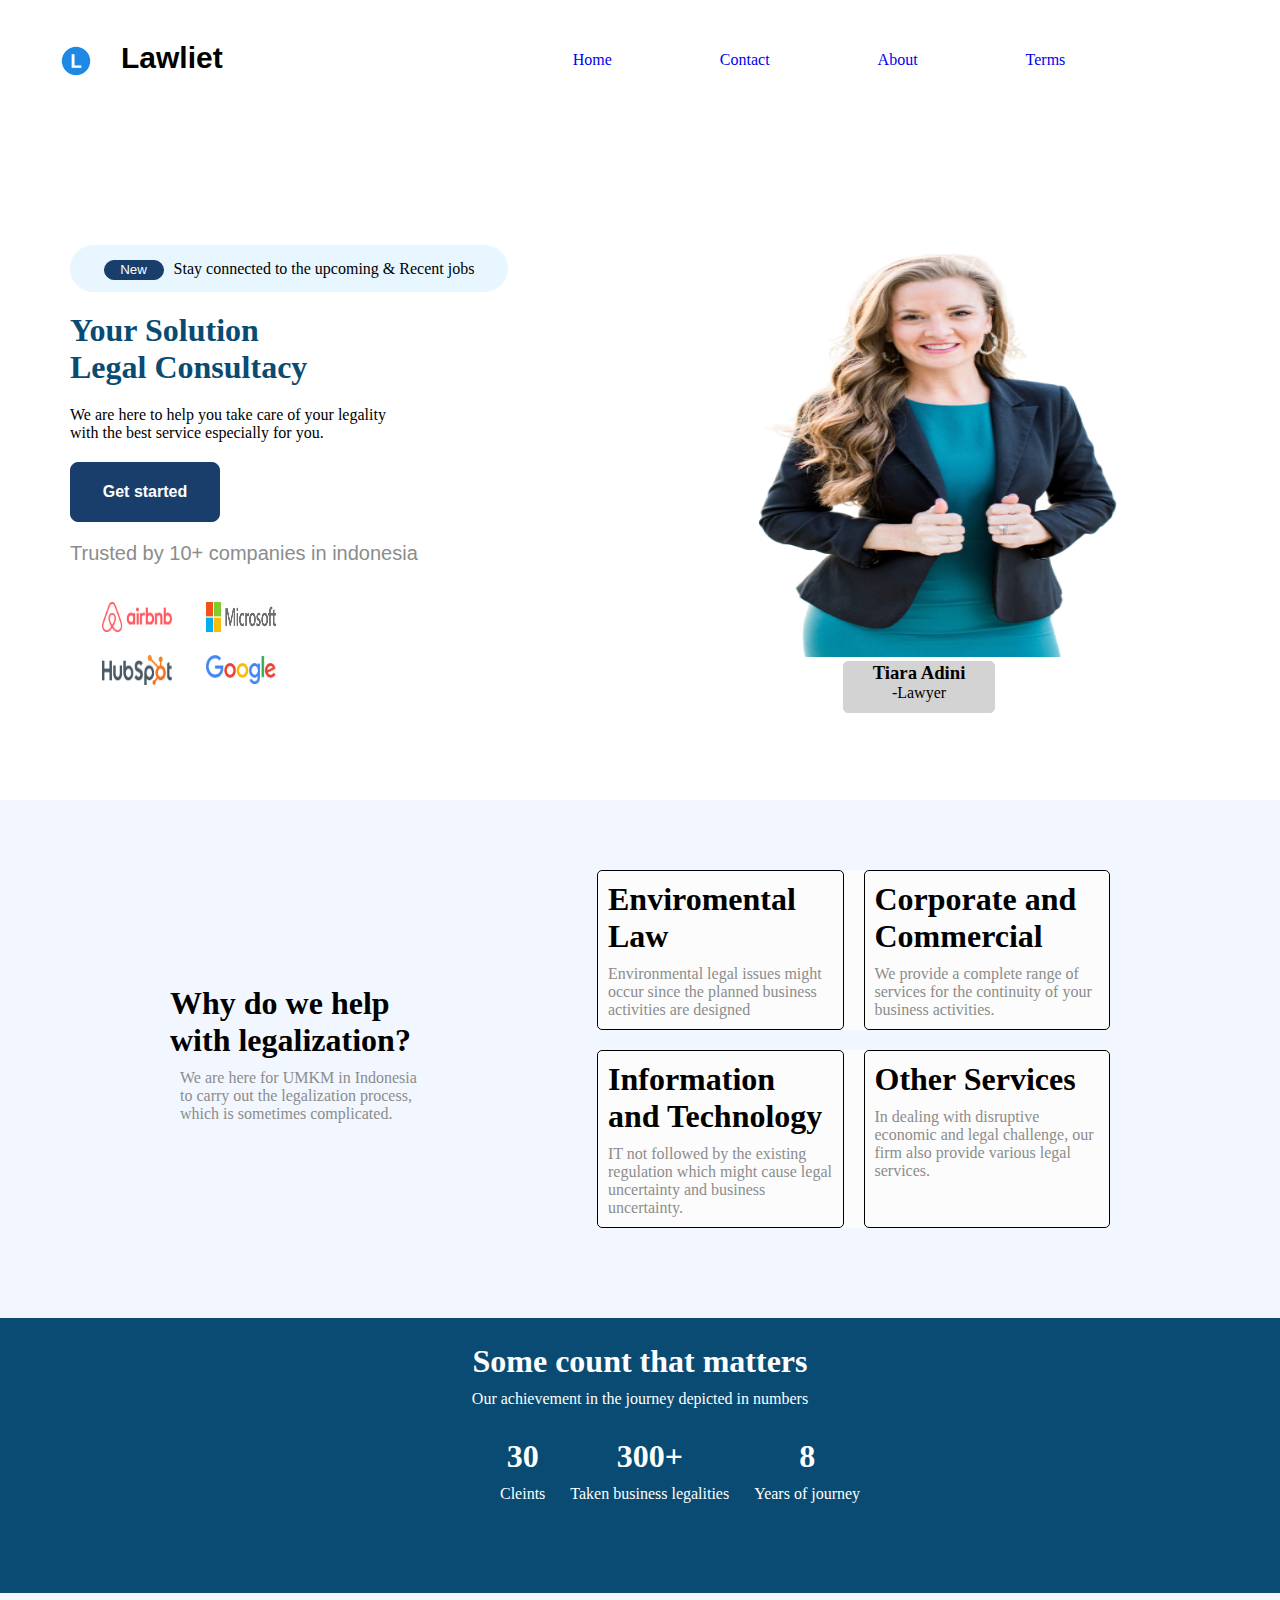
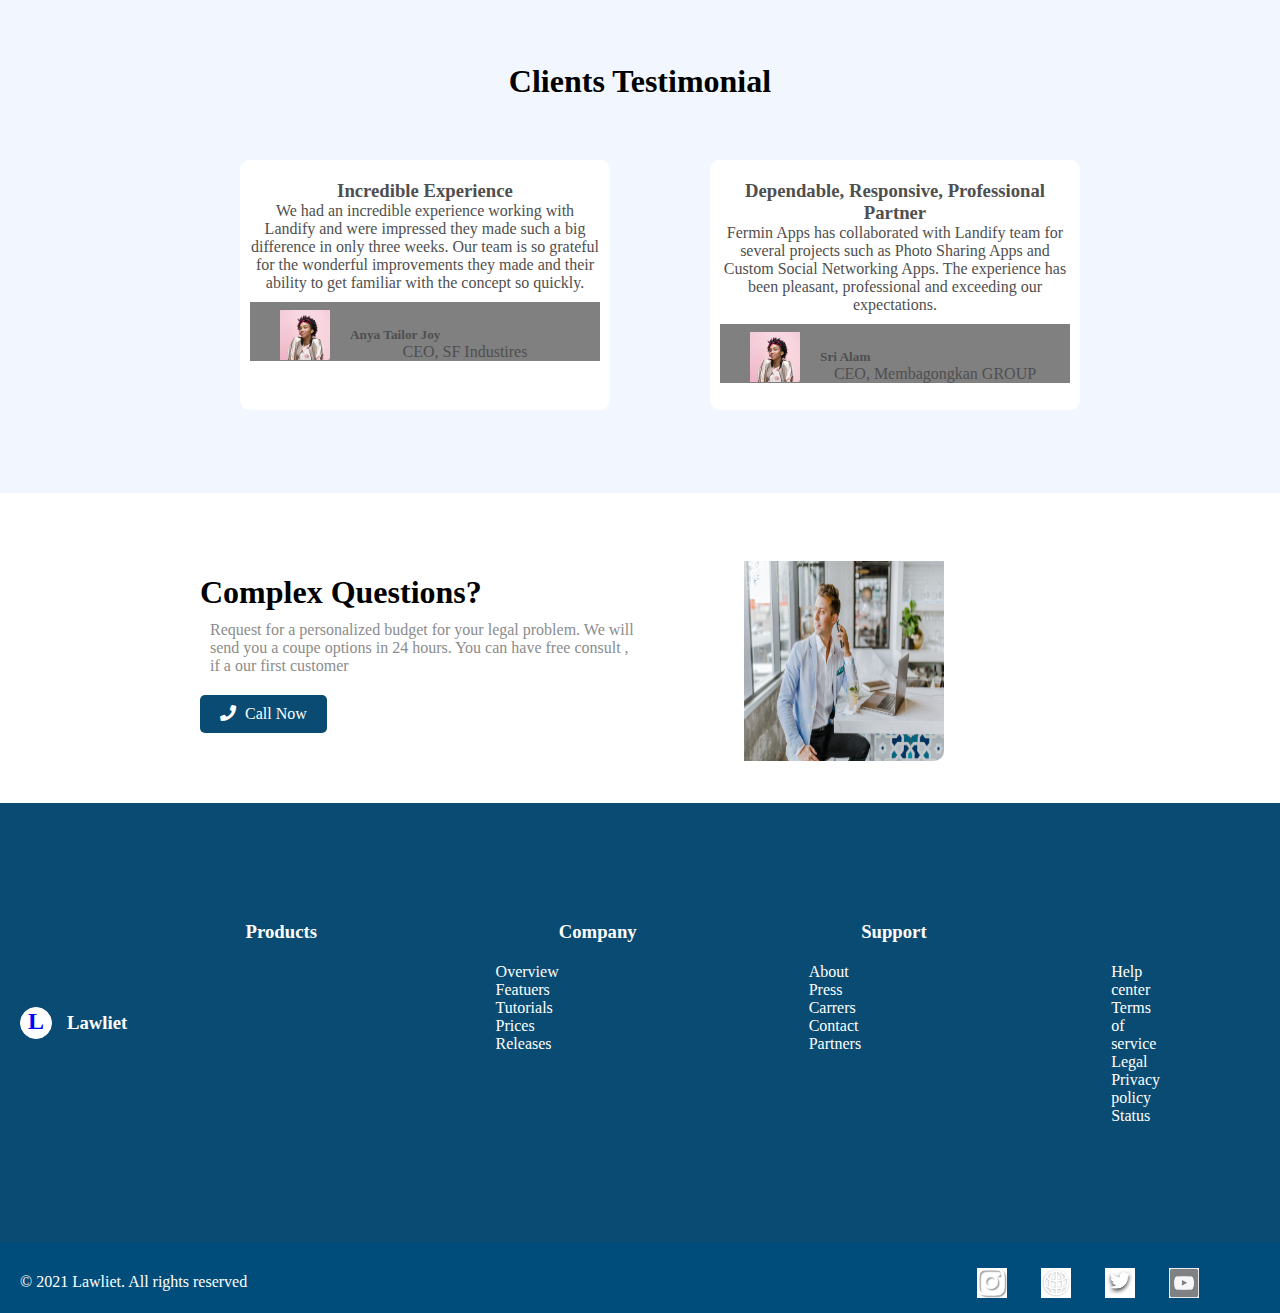
==== index.html @ 8ac250b8 "commit" ====
<!DOCTYPE html>
<html lang="en">
<head>
    <meta charset="UTF-8">
    <meta name="viewport" content="width=device-width, initial-scale=1.0">
    <title>landing page</title>
    <link rel="stylesheet" href="main.css">
</head>
<body>
    <div class="Home">
    <section>
        <nav class="navbar">
        <div class="main">
                <img src="pics\download.png" alt="img">
            <h3>Lawliet</h3>
            <ul>
                <li><a href="#">Home</a></li>
                <li><a href="#">Contact</a></li>
                <li><a href="#">About</a></li>
                <li><a href="#">Terms</a></li>
              </ul>
            </div>
        </nav>
    </section>
    <div class="hero">
        <div class="hero-left">
  <div class="hero-con">
        <button>New</button>
        <p>Stay connected to the upcoming & Recent jobs</p>
    </div>
    <div class="hero-title">
     <h1>Your Solution <br>Legal Consultacy</h1>
       <p>We are here to help you take care of your legality <br> with the best service especially for you.</p>
        <button>Get started</button>
        <p style="color:#8B8C8C; font-family: sans-serif; font-size: 20px;">Trusted by 10+ companies in indonesia</p>
    </div>
    <div class="img-row">
    <div>
    <div class="img-column">
     <img src="pics\airbnb.png" alt="">
    </div>
    <div class="img-column">
     <img src="pics\hubspot.png" alt="">
    </div>
    </div>
    <div >
     <div class="img-column">
     <img src="pics\microsoft.png" alt="">
    </div>
     <div class="img-column">
     <img src="pics\google.png" alt="">
    </div>
    </div>
    </div>
    </div>
    <div class="hero-right">
        <div class="profile">
       <img src="pics\hero.png" alt="">
        </div>
       <div class="title">
       <h3>Tiara Adini</h3>
        <p>-Lawyer</p>
        </div>
    </div>
    </div>
       </div>
    </div>
     <div class="service">
        <div class="left">
           <h1>
               Why do we help <br> with legalization?
           </h1>
           <p>
               We are here for UMKM in Indonesia <br> to carry out the legalization process,<br> which is sometimes complicated.
           </p>
        </div>
        <div class="right">
        <div class="right-row">
           <div class="column">
               <h1>Enviromental Law</h1>
               <p>Environmental legal issues might occur since the planned business activities are designed</p>
           </div>
           <div class="column">
           
               <h1>Corporate and Commercial</h1>
               <p>We provide a complete range of services for the continuity of your business activities.</p>
               
           </div>
        </div>
        <div class="right-row">
           <div class="column">
               
               <h1>Information and Technology</h1>
               <p>IT not followed by the existing regulation which might cause legal uncertainty and business uncertainty.</p>
           
           </div>
           <div class="column">
               
               <h1>Other Services</h1>
               <p>In dealing with disruptive economic and legal challenge, our firm also provide various legal services.</p>
           </div>
        </div>
       </div>
        </div>
     <div class="BG">
     <div class="achievement">
        <h1>Some count that matters</h1>
        <p>Our achievement in the journey depicted in numbers</p>
     </div>
     <div class="counts">
        <div>
            <h1>30</h1>
            <p>Cleints</p>
        </div>
        <div>
            <h1>300+</h1>
            <p>Taken business legalities</p>
        </div>
        <div>
            <h1>8</h1>
            <p>Years of journey</p>
        </div>
     </div>
    </div>
    <div class="client">
        <h1>Clients Testimonial</h1>
        <div class="testimonial">
            <div class="card">
                <h3>Incredible Experience</h3>
                <p>We had an incredible experience working with Landify and were impressed they made such a big difference in only three weeks. Our team is so grateful for the wonderful improvements they made and their ability to get familiar with the concept so quickly.</p>
               <div class="person">
                <div>
                <img src="pics\photo.png" alt="">
              </div>
              <h5>Anya Tailor Joy</h5>
              <p>CEO, SF Industires</p>
            </div>
            </div>
            <div class="card">
                <h3>Dependable, Responsive, Professional Partner</h3>
                <p>Fermin Apps has collaborated with Landify team for several projects such as Photo Sharing Apps and Custom Social Networking Apps. The experience has been pleasant, professional and exceeding our expectations. </p>
               <div class="person">
                <div>
                    <img src="pics\photo.png" alt="">
                  </div>
                  <h5>Sri Alam</h5>
                  <p >CEO, Membagongkan GROUP</p>
                  </div>
            </div> 
        </div>
    </div>
    <div class="questions">
        <div class="que-left">
     <h1>Complex Questions?</h1>
     <p>Request for a personalized budget for your legal problem. We will <br>send you a coupe options in 24 hours. You can have free consult , <br>if a our first customer</p>
        <a href="#" class="call-button">
            <i class="fa fa-phone"></i>
            Call Now
          </a>
          <link rel="stylesheet" href="https://cdnjs.cloudflare.com/ajax/libs/font-awesome/5.15.4/css/all.min.css">
          
    </div>
    <div class="que-right">
        <img src="pics\img.jpg" alt="">
   </div>
    </div>
        <footer class="footer">
            <div class="left-data">
                <div class="L"> <h2>L</h2></div>
                <h3>Lawliet</h3>
            </div>
            <div class="columns">
              <div class="list-column">
                <h3>Products</h3>
                <ul>
                    <li>Overview</li>
                    <li>Featuers</li>
                    <li>Tutorials</li>
                    <li>Prices</li>
                    <li>Releases</li>
                </ul>
              </div>
              <div class="list-column">
                <h3>Company</h3>
                <ul>
                    <li>About</li>
                    <li>Press</li>
                    <li>Carrers</li>
                    <li>Contact</li>
                    <li>Partners</li>
                </ul>
              </div>
              <div class="list-column">
                <h3>Support</h3>
                <ul>
                    <li>Help center</li>
                    <li>Terms of service</li>
                    <li>Legal</li>
                    <li>Privacy policy</li>
                    <li>Status</li>
                </ul>
            </div>
          </footer>
          <footer class="inner-footer">
            <p>© 2021 Lawliet. All rights reserved</p>
            <div class="icons">
            <img src="pics\insta.jpg" alt="">
            <img src="pics\glob.jpg" alt="">
            <img src="pics\twi.jpg" alt="">
            <img src="pics\yt.png" alt="">
        </div>
        </footer>
    </div>
</body>
</html>
---- main.css ----
*{
    margin: 0;
    padding: 0;
    
 }
body{
    height: auto;
    width: auto;

}
 .Home{
    
height: 800px;
top: 50px;
background-color: #FFFFFF;
 }
.navbar{
    background-color: #FFFFFF;
    width: 100%;
    height: 100px;
    left: 165px;
    border: 1px solid  #FFFFFF ;
    
    
}
.main{
    display: flex;
    padding: 30px;
    
}
img{
    height: 30px;
    width: 30px;
    padding-left: 30px;
    padding-top: 15px;
}
.main h3{
    padding-top: 10px;
    padding-left: 30px;
    font-size: 30px;
    font-family: 'Gill Sans', 'Gill Sans MT', Calibri, 'Trebuchet MS', sans-serif;
    font-weight: bold;
}
ul{
    list-style: none;
    margin: 0;
    padding: 0;
    padding-top: 20px;
    padding-left: 250px;

}
li{
    float: left;
}
li a{
    display: inline;
    padding: 8px;
    padding-left: 100px;
text-decoration: none;
}
.hero-con{
width: 434px;
height: 30px;
top: 194px;
margin-top: 100px;
left: 155px;
border-radius: 26.5px;
display: flex;
background-color:#E7F6FF;
justify-content: center;
padding: 2px;
padding-top: 15px;
}
.hero-con button{
    height: 20px;
    width: 60px;
    background-color: #193E6C;
    border: 1px solid #193E6C;
    border-radius: 20px;
    color: white;
}
.hero-con p{
    padding-left: 10px;
}
.hero{
        display: flex;
        align-items: center;
        padding: 20px;
        padding-left: 50px;
}
.hero-title h1{
    font:  italic  bold  Georgia, serif;
    color: #094B72;
    padding-top: 20px;
}
.hero-title p{
    padding-top: 20px;
}
.hero-title button{
    width: 150px;
height: 60px;
border: 1px solid #193E6C;
background-color:#193E6C;
border-radius: 8px;
font-size: medium;
font-weight: bold;
color: white;
margin-top: 20px;
}

.img-row img{
    height:30px ;
    width: 70px;
}
.img-row{
    display: flex;
     padding-top: 20px;
}
.img-column {
    padding: 2px;
  }
 .hero-left{
    padding-left: 20px;
 }
  .profile{
        padding-top: 20px;
        padding-left: 150px;
  }
  .profile img{
height: 500px;
width: 500px;
} 
.title{
    height: 50px;
    width: 150px;
    border: 1px solid lightgray;
    background-color: lightgray;
    border-radius: 5px;
    text-align: center;
    margin-left: 335px;
}
.service {
    display: flex;
    flex-wrap: wrap;
    justify-content: space-between;
    background-color:#F2F7FF;
  padding-top: 10px; 
  align-items: center;
  padding: 70px;
  width: auto;
  }
  .left {
   
    padding-left: 100px;
   }
   .left p{
    color: #8B8C8C;
    padding: 10px;
   }
  .right {
    width: 45%;
    display: flex;
    flex-direction: column;
    padding-right: 100px;

  }
  .right-row {
    display: flex;
    margin-bottom: 20px;
    gap: 20px;
    background-color: #FCFCFC;
   
  }
  .column {
    width: 48%;
    border: 1px solid #000;
    padding: 10px;
    border-radius: 5px;
  } 
  .column p{
    color: #8B8C8C;
    padding-top: 10px;
  }
.BG{
height: 250px;
width: auto;
background-color: #094B72;
color: white;
text-align: center;
padding-top: 25px;
}
.BG .h1{
    font-family: sans-serif;
    margin-top: 10px;
}
.BG p{
    margin-top: 10px;
}
.counts{
padding-left: 500px;
padding-top: 30px;
gap: 25px;
display: flex;

}
.client{
 width: auto;
 height: 500px;
 background-color: #F2F7FF;
 margin: auto;
 
}
.client h1{
text-align: center;
padding-top: 70px;
font-weight: 700;
}
.testimonial{
    display: flex;
 text-align: center;
padding: 10px;
margin-left: 130px;
}

.card{
    width: 350px;
height: 230px;
border-radius: 10px;
color: #4F4F4F;
border-radius: 10px;
background-color: #FFFFFF;
margin-top: 50px;
margin-left: 100px;
padding: 20px 10px 0px 10px;
}
.person{
    background-color: gray;
    margin-top: 10px;
}
.card img{
    width: 50px;
height: 50px;
border-radius: 2px;

padding-top: 8px;
display: flex;
float: left;

}
.card h5 {
    display: flex;
    padding-top: 25px;
    padding-left: 20px;
    font-weight: bold;
}
.questions{
    background-color: #FFFFFF;
    width: auto;
    height: 300px;
    display: flex;
    flex-wrap: wrap;
    align-items: center;
    padding-top: 10px; 
}
.que-left{
    padding-left: 200px;
}
.que-left p{
    color: #8B8C8C;
    padding: 10px;
   }
   .call-button {
    display: inline-block;
    background-color:#094B72;
    color: #fff;
    padding: 10px 20px;
    border: none;
    border-radius: 5px;
    text-align: center;
    text-decoration: none;
    font-size: 16px;
    cursor: pointer;
    margin-top: 10px;
  }

  .call-button i {
    margin-right: 5px;
  }
   .que-right img{
    width: 45%;
    display: flex;
    padding-left: 100px;
    height: 200px;
    width: 200px;
    border-radius: 10px;
  }
.footer {
    display: flex;
    justify-content: space-between;
    align-items: center;
    padding: 20px;
    background-color: #094B72;
    width: auto;
height: 400px;
top: 3109px;
color: white;
  }
  .left-data {
    flex: 1;
    display: flex; 
    
}
.left-data h3{
     padding-top: 5px;
     padding-left: 15px;
}
  .L{
    border: 1px solid white;
    background-color: white;
    border-radius: 50px;
    width: 30px;
    height: 30px;
    color: blue;
    text-align: center;
  }
  .columns {
    flex: 3;
    display: flex;
    padding-right: 100px;
  }
  .ul {
    list-style-type: none;
   }
.inner-footer {
    background-color:#004D7B;
    padding-top: 10px;
    height: 60px;
    width: auto;
    display: flex;
    color: white;
     }
     .inner-footer p{
        margin-top: 20px;
        margin-left: 20px;
     }
 .inner-footer .icons{
  margin-left: 700px;
}
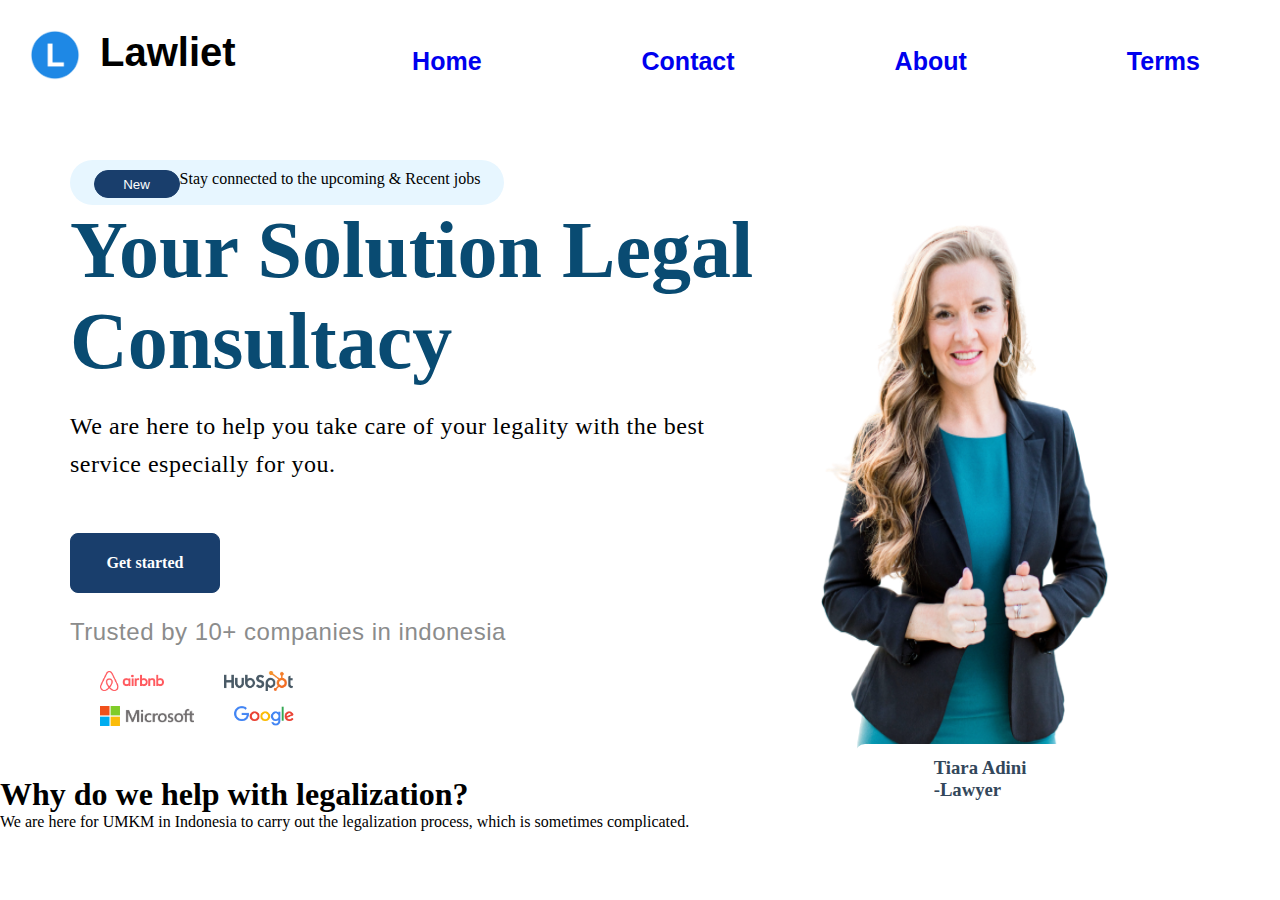
==== commit 52327316: "commit" ====
--- a/index.html
+++ b/index.html
@@ -7,12 +7,13 @@
     <link rel="stylesheet" href="main.css">
 </head>
 <body>
-    <div class="Home">
-    <section>
+    <section class="header">
         <nav class="navbar">
-        <div class="main">
-                <img src="pics\download.png" alt="img">
-            <h3>Lawliet</h3>
+        <div class="nav-left">
+            <img src="pics\download.png" alt="img">
+            <h2>Lawliet</h2>
+        </div>
+        <div class="nav-list">
             <ul>
                 <li><a href="#">Home</a></li>
                 <li><a href="#">Contact</a></li>
@@ -20,89 +21,67 @@
                 <li><a href="#">Terms</a></li>
               </ul>
             </div>
+            <i class="fa-regular fa-magnifying-glass"></i>
         </nav>
     </section>
-    <div class="hero">
+    <!-- --------------navbar section ends here----------- -->
+    <section class="hero">
         <div class="hero-left">
-  <div class="hero-con">
+    <div class="hero-con">
         <button>New</button>
         <p>Stay connected to the upcoming & Recent jobs</p>
     </div>
     <div class="hero-title">
-     <h1>Your Solution <br>Legal Consultacy</h1>
-       <p>We are here to help you take care of your legality <br> with the best service especially for you.</p>
+     <h1>Your Solution Legal Consultacy</h1>
+       <p>We are here to help you take care of your legality with the best service especially for you.</p>
         <button>Get started</button>
-        <p style="color:#8B8C8C; font-family: sans-serif; font-size: 20px;">Trusted by 10+ companies in indonesia</p>
+        <p class="para">Trusted by 10+ companies in indonesia</p>
     </div>
-    <div class="img-row">
-    <div>
-    <div class="img-column">
+    <div class="logo1">
      <img src="pics\airbnb.png" alt="">
-    </div>
-    <div class="img-column">
      <img src="pics\hubspot.png" alt="">
     </div>
-    </div>
-    <div >
-     <div class="img-column">
+    <div class="logo2" >
      <img src="pics\microsoft.png" alt="">
-    </div>
-     <div class="img-column">
      <img src="pics\google.png" alt="">
     </div>
-    </div>
-    </div>
-    </div>
+        </div>
     <div class="hero-right">
         <div class="profile">
        <img src="pics\hero.png" alt="">
-        </div>
-       <div class="title">
-       <h3>Tiara Adini</h3>
-        <p>-Lawyer</p>
+       <h3>Tiara Adini<br> -Lawyer</h3>
         </div>
     </div>
-    </div>
        </div>
-    </div>
-     <div class="service">
-        <div class="left">
-           <h1>
-               Why do we help <br> with legalization?
-           </h1>
-           <p>
-               We are here for UMKM in Indonesia <br> to carry out the legalization process,<br> which is sometimes complicated.
-           </p>
+    </section>
+    <section class="service">
+        <div class="serv-left">
+        <h1>Why do we help with legalization?</h1>
+        <p>We are here for UMKM in Indonesia to carry out the legalization process, which is sometimes complicated.</p>
         </div>
-        <div class="right">
-        <div class="right-row">
-           <div class="column">
-               <h1>Enviromental Law</h1>
-               <p>Environmental legal issues might occur since the planned business activities are designed</p>
-           </div>
-           <div class="column">
-           
-               <h1>Corporate and Commercial</h1>
-               <p>We provide a complete range of services for the continuity of your business activities.</p>
-               
-           </div>
+        <div class="serv-right">
+        <div>
+            <h2></h2>
+            <p></p>
         </div>
-        <div class="right-row">
-           <div class="column">
-               
-               <h1>Information and Technology</h1>
-               <p>IT not followed by the existing regulation which might cause legal uncertainty and business uncertainty.</p>
-           
-           </div>
-           <div class="column">
-               
-               <h1>Other Services</h1>
-               <p>In dealing with disruptive economic and legal challenge, our firm also provide various legal services.</p>
-           </div>
+        <div>
+            <h2></h2>
+            <p></p>
         </div>
-       </div>
+        <div>
+            <h2></h2>
+            <p></p>
         </div>
-     <div class="BG">
+        <div>
+            <h2></h2>
+            <p></p>
+        </div>
+        </div>
+    </section>
+
+    <!-- hero section ends here --> 
+      
+     <!-- <div class="BG">
      <div class="achievement">
         <h1>Some count that matters</h1>
         <p>Our achievement in the journey depicted in numbers</p>
@@ -167,7 +146,7 @@
         <footer class="footer">
             <div class="left-data">
                 <div class="L"> <h2>L</h2></div>
-                <h3>Lawliet</h3>
+                <h3>Lawliet </h3>
             </div>
             <div class="columns">
               <div class="list-column">
@@ -209,7 +188,6 @@
             <img src="pics\twi.jpg" alt="">
             <img src="pics\yt.png" alt="">
         </div>
-        </footer>
-    </div>
+        </footer> -->
 </body>
 </html>--- a/main.css
+++ b/main.css
@@ -1,101 +1,86 @@
  *{
     margin: 0;
-    padding: 0;
-    
+    padding: 0;   
  }
-body{
-    height: auto;
-    width: auto;
-
-}
- .Home{
-    
-height: 800px;
-top: 50px;
-background-color: #FFFFFF;
- }
-.navbar{
-    background-color: #FFFFFF;
+.header{
+    background-color:#FFFFFF;
     width: 100%;
     height: 100px;
     left: 165px;
-    border: 1px solid  #FFFFFF ;
-    
-    
-}
-.main{
+}
+.nav-left{
     display: flex;
     padding: 30px;
-    
-}
-img{
-    height: 30px;
-    width: 30px;
-    padding-left: 30px;
-    padding-top: 15px;
-}
-.main h3{
-    padding-top: 10px;
-    padding-left: 30px;
-    font-size: 30px;
+}
+.nav-left img{
+    height: 50px;
+    width: 50px;
+}
+.nav-left h2{
+    padding-left: 20px;
+    font-size: 40px;
     font-family: 'Gill Sans', 'Gill Sans MT', Calibri, 'Trebuchet MS', sans-serif;
-    font-weight: bold;
-}
-ul{
+}
+  .nav-list ul{
     list-style: none;
-    margin: 0;
-    padding: 0;
-    padding-top: 20px;
-    padding-left: 250px;
-
-}
-li{
-    float: left;
+    display: flex;
+    justify-content: flex-end;
+    margin-top: -63px;
 }
 li a{
-    display: inline;
-    padding: 8px;
-    padding-left: 100px;
+    padding-left: 80px;
 text-decoration: none;
+margin-right: 80px;
+font-size: 25px;
+font-weight: bold;
+font-family: 'Gill Sans', 'Gill Sans MT', Calibri, 'Trebuchet MS', sans-serif;
+}
+/* --------------navbar section ends here----------- */
+.hero{
+  display: flex;
+  padding: 20px;
+  padding-left: 50px;
+  margin-top: 40px;
+}
+.hero-left{
+  padding-left: 20px;
 }
 .hero-con{
 width: 434px;
-height: 30px;
-top: 194px;
-margin-top: 100px;
+height: 35px;
 left: 155px;
 border-radius: 26.5px;
 display: flex;
 background-color:#E7F6FF;
 justify-content: center;
-padding: 2px;
-padding-top: 15px;
+padding-top: 10px;
 }
 .hero-con button{
-    height: 20px;
-    width: 60px;
+    height: 28px;
+    width: 86px;
     background-color: #193E6C;
     border: 1px solid #193E6C;
     border-radius: 20px;
     color: white;
 }
 .hero-con p{
-    padding-left: 10px;
-}
-.hero{
-        display: flex;
-        align-items: center;
-        padding: 20px;
-        padding-left: 50px;
+  padding-bottom: 8px;
 }
 .hero-title h1{
-    font:  italic  bold  Georgia, serif;
-    color: #094B72;
-    padding-top: 20px;
+  font-family: Playfair Display;
+font-size: 80px;
+font-weight: 700;
+color: #094B72;
 }
 .hero-title p{
-    padding-top: 20px;
-}
+    font-family: Plus Jakarta Sans;
+font-size: 24px;
+font-weight: 500;
+line-height: 38px;
+letter-spacing: 0.5px;
+margin-top: 20px;
+}
+
 .hero-title button{
     width: 150px;
 height: 60px;
@@ -105,83 +90,63 @@
 font-size: medium;
 font-weight: bold;
 color: white;
-margin-top: 20px;
-}
-
-.img-row img{
-    height:30px ;
-    width: 70px;
-}
-.img-row{
-    display: flex;
-     padding-top: 20px;
-}
-.img-column {
-    padding: 2px;
-  }
- .hero-left{
-    padding-left: 20px;
+margin-top: 50px;
+font-family: Plus Jakarta Sans;
+}
+.hero-title .para{
+  color:#8B8C8C; 
+  font-family: sans-serif;
+}
+ .logo1{
+    display: flex;
+    margin-left: 30px;
+    margin-top: 20px;
+    gap: 60px;
+}
+.logo1 img{
+    height: 20px;
+}
+.logo2{
+    display: flex;
+    margin-left: 30px;
+    margin-top: 15px;
+    gap: 40px;
+}
+.logo2 img{
+    height: 20px;
+    margin-bottom: 30px;
+}
+ .hero-right{
+  width: 65%;
  }
   .profile{
-        padding-top: 20px;
-        padding-left: 150px;
+       margin-left: 05px;
+       position: absolute;
+       margin-top: -70px;
   }
   .profile img{
-height: 500px;
-width: 500px;
+height: 700px;
+width: 400px;
 } 
-.title{
-    height: 50px;
-    width: 150px;
-    border: 1px solid lightgray;
-    background-color: lightgray;
-    border-radius: 5px;
-    text-align: center;
-    margin-left: 335px;
-}
-.service {
-    display: flex;
-    flex-wrap: wrap;
-    justify-content: space-between;
-    background-color:#F2F7FF;
-  padding-top: 10px; 
+.profile h3{
+  height: 70px;
+  width: 250px;
+  background-color: #FFFFFF;
+  position: relative;
+  margin-top: -50px;
+  margin-left: 90px;
+  border-radius: 10px;
+  box-shadow: #FFFFFF;
+  display: flex;
   align-items: center;
-  padding: 70px;
-  width: auto;
-  }
-  .left {
+  justify-content: center;
+  color: #33475B;
+  font-weight: 700;
+}
+/*---------- hero section ends here-----------  */
    
-    padding-left: 100px;
-   }
-   .left p{
-    color: #8B8C8C;
-    padding: 10px;
-   }
-  .right {
-    width: 45%;
-    display: flex;
-    flex-direction: column;
-    padding-right: 100px;
-
-  }
-  .right-row {
-    display: flex;
-    margin-bottom: 20px;
-    gap: 20px;
-    background-color: #FCFCFC;
-   
-  }
-  .column {
-    width: 48%;
-    border: 1px solid #000;
-    padding: 10px;
-    border-radius: 5px;
-  } 
-  .column p{
-    color: #8B8C8C;
-    padding-top: 10px;
-  }
-.BG{
+ 
+/* .BG{
 height: 250px;
 width: auto;
 background-color: #094B72;
@@ -328,8 +293,19 @@
     display: flex;
     padding-right: 100px;
   }
-  .ul {
+   .ul {
     list-style-type: none;
+    background-color: red !important;
+    margin: 0px auto;
+   }
+   .list-column ul{
+    display: flex;
+    flex-direction: column;
+    /* margin: 0px auto;
+
+   }
+   .list-column ul {
+padding: auto;
    }
 .inner-footer {
     background-color:#004D7B;
@@ -345,6 +321,4 @@
      }
  .inner-footer .icons{
   margin-left: 700px;
-} 
-
-
+}  */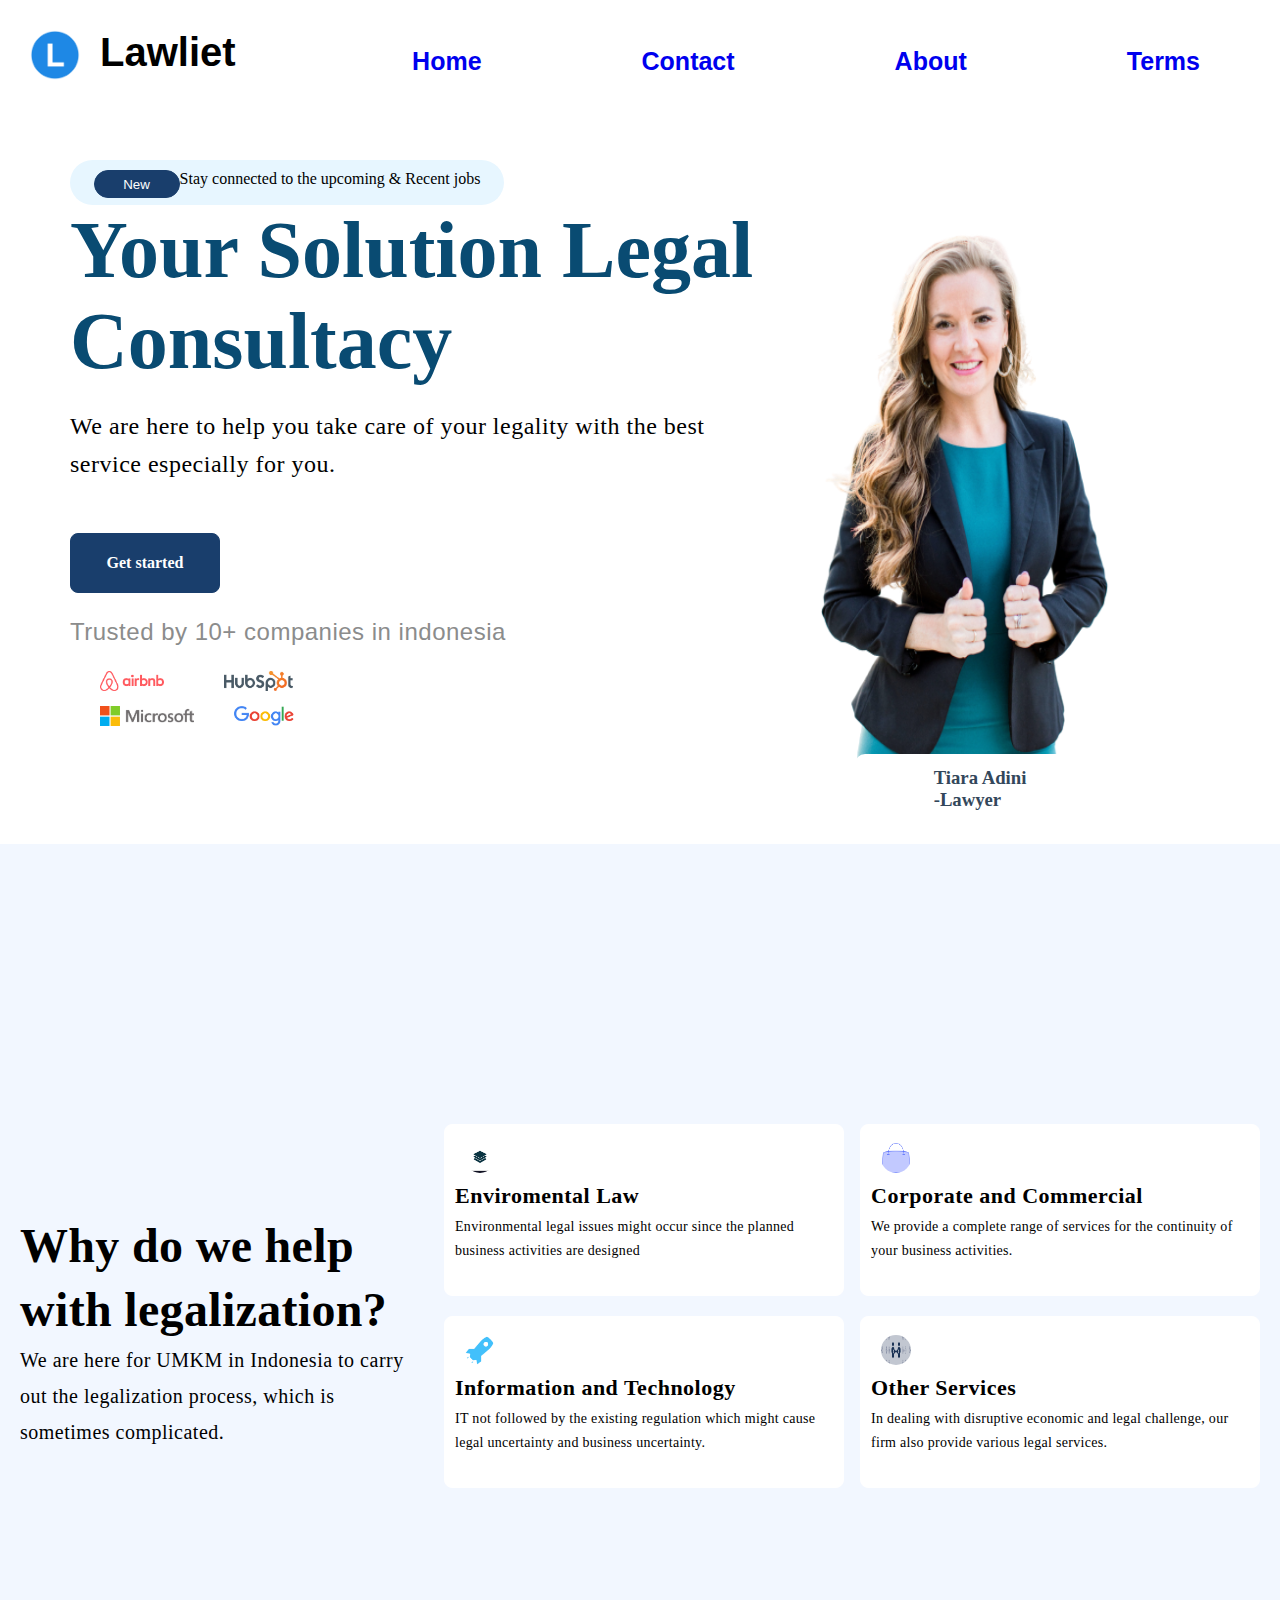
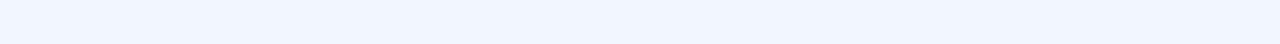
==== commit 9c4d7172: "commit" ====
--- a/index.html
+++ b/index.html
@@ -54,32 +54,36 @@
     </div>
        </div>
     </section>
+      <!-- hero section ends here --> 
     <section class="service">
         <div class="serv-left">
         <h1>Why do we help with legalization?</h1>
         <p>We are here for UMKM in Indonesia to carry out the legalization process, which is sometimes complicated.</p>
         </div>
         <div class="serv-right">
-        <div>
-            <h2></h2>
-            <p></p>
+        <div class="card">
+            <img src="pics\layer.png" alt="">
+            <h2>Enviromental Law</h2>
+            <p>Environmental legal issues might occur since the planned business activities are designed</p>
         </div>
-        <div>
-            <h2></h2>
-            <p></p>
+        <div class="card">
+            <img src="pics\bag.png" alt="">
+            <h2>Corporate and Commercial</h2>
+            <p>We provide a complete range of services for the continuity of your business activities.</p>
         </div>
-        <div>
-            <h2></h2>
-            <p></p>
+        <div class="card">
+            <img src="pics\rocket.png" alt="">
+            <h2>Information and Technology</h2>
+            <p>IT not followed by the existing regulation which might cause legal uncertainty and business uncertainty.</p>
         </div>
-        <div>
-            <h2></h2>
-            <p></p>
+        <div class="card">
+            <img src="pics\people-arrows.png" alt="">
+            <h2>Other Services</h2>
+            <p>In dealing with disruptive economic and legal challenge, our firm also provide various legal services.</p>
         </div>
         </div>
     </section>
-
-    <!-- hero section ends here --> 
+    <!-- ---------------service section ends here------------ -->
       
      <!-- <div class="BG">
      <div class="achievement">
--- a/main.css
+++ b/main.css
@@ -121,8 +121,8 @@
  }
   .profile{
        margin-left: 05px;
-       position: absolute;
-       margin-top: -70px;
+       /* position: absolute; */
+       margin-top: -60px;
   }
   .profile img{
 height: 700px;
@@ -144,8 +144,79 @@
   font-weight: 700;
 }
 /*---------- hero section ends here-----------  */
-   
- 
+   .service{
+    background-color: #F2F7FF;
+    width: 100%;
+    height: 800px;
+   }
+   .serv-left {
+      /* flex: 1; */
+      padding: 20px;
+      float: left;
+      margin-top: 350px;
+      width: 30%;
+   }
+   .serv-left h1{
+    font-family: Playfair Display;
+    font-size: 48px;
+    font-weight: 700;
+    line-height: 64px;
+    letter-spacing: 0.32307693362236023px;
+    text-align: left;
+    
+   }
+   .serv-left p{
+    font-family: Poppins;
+font-size: 20px;
+font-weight: 400;
+line-height: 36px;
+letter-spacing: 0.5px;
+text-align: left;
+
+   }
+ .serv-right{
+  flex: 2;
+  padding: 20px;
+  display: flex;
+  flex-wrap: wrap;
+  justify-content: space-between;
+  padding-top: 280px;
+ }
+ .card {
+  background-color: white;
+  border: 1px solid white;
+  border-radius: 8px;
+  width: calc(50% - 30px);
+  margin-bottom: 20px;
+ padding: 10px;
+ height: 150px;
+}
+.card img {
+  margin-top: 8px;
+  margin-left: 10px;
+  height: 30px;
+  width:30px;
+ border-radius: 50%;
+  }
+  .card h2{
+    font-family: Playfair Display;
+    font-size: 22px;
+    font-weight: 700;
+    line-height: 22px;
+    letter-spacing: 0.5px;
+    text-align: left;
+    margin-top: 8px;
+  }
+  .card p{
+    margin-top: 8px;
+    font-family: Plus Jakarta Sans;
+font-size: 14px;
+font-weight: 400;
+line-height: 24px;
+letter-spacing: 0.30000001192092896px;
+text-align: left;
+}
+ /* ---------------service section ends here------------ */
 /* .BG{
 height: 250px;
 width: auto;
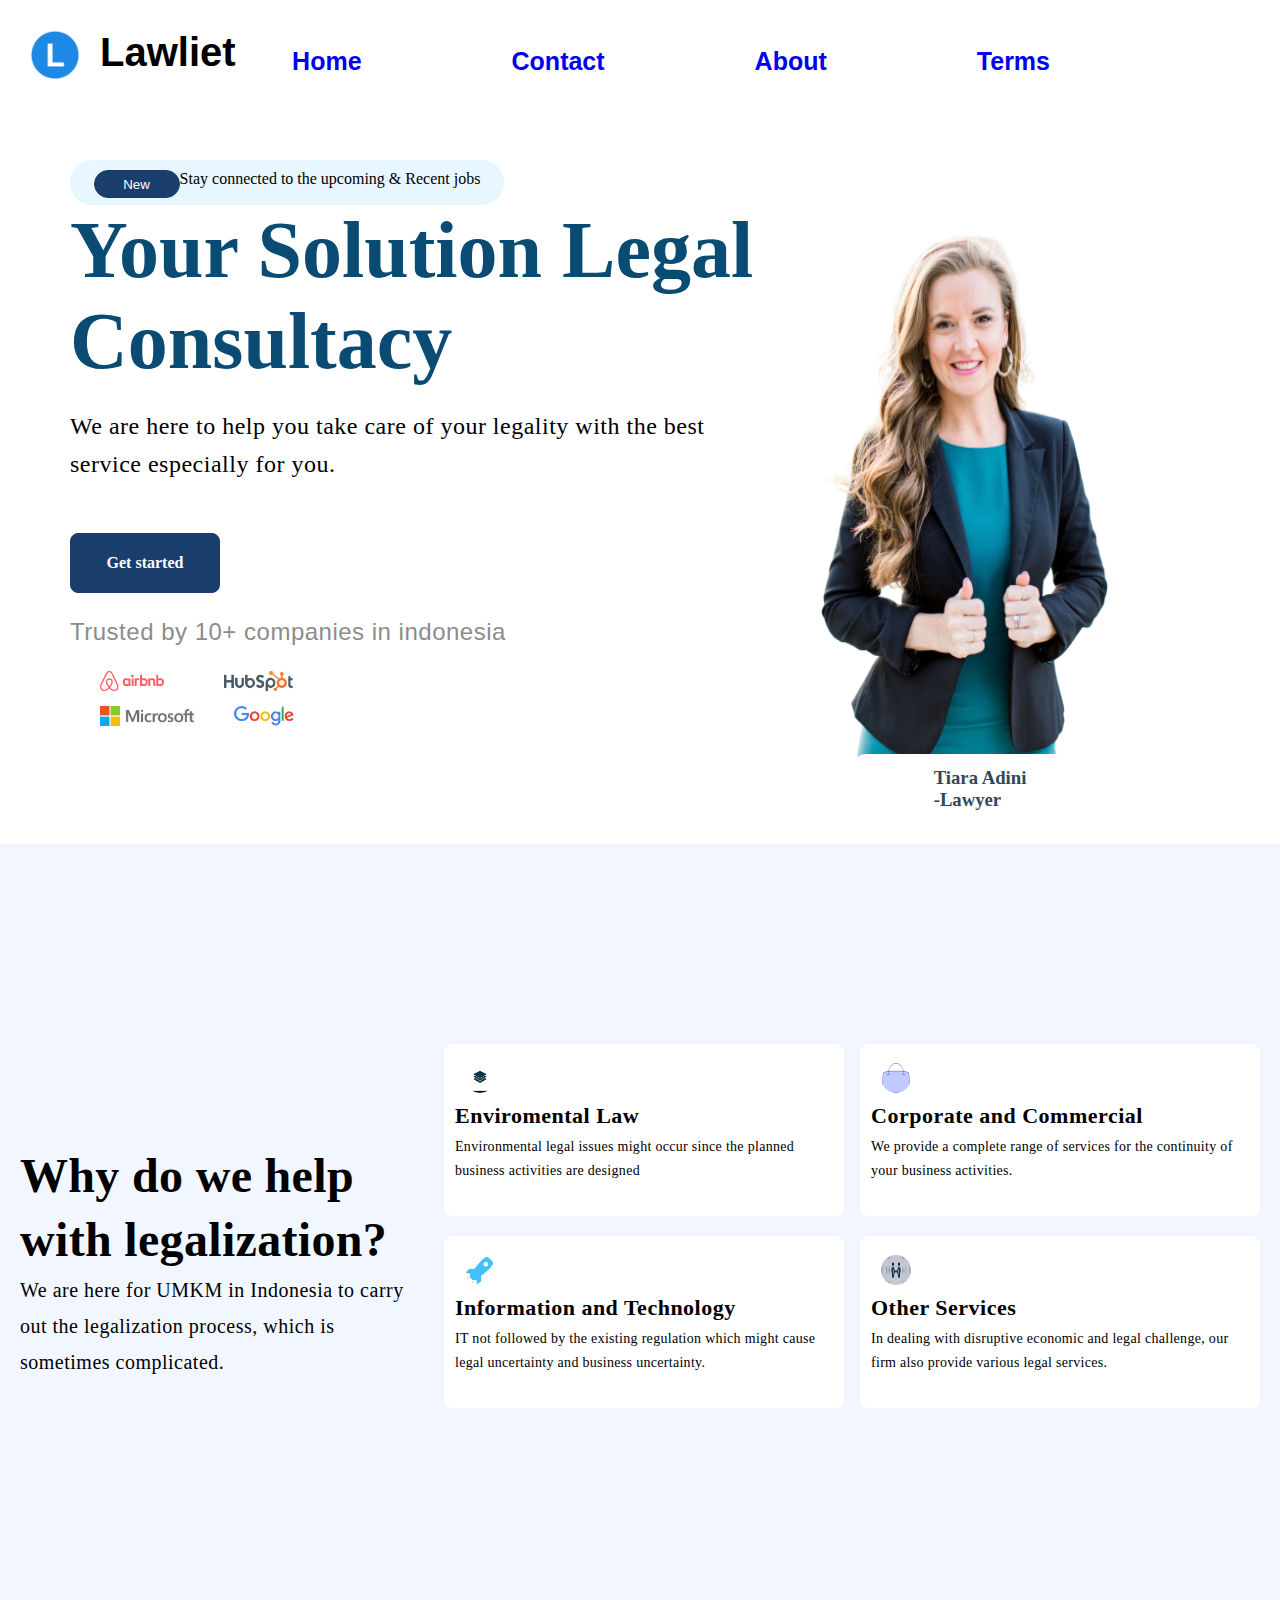
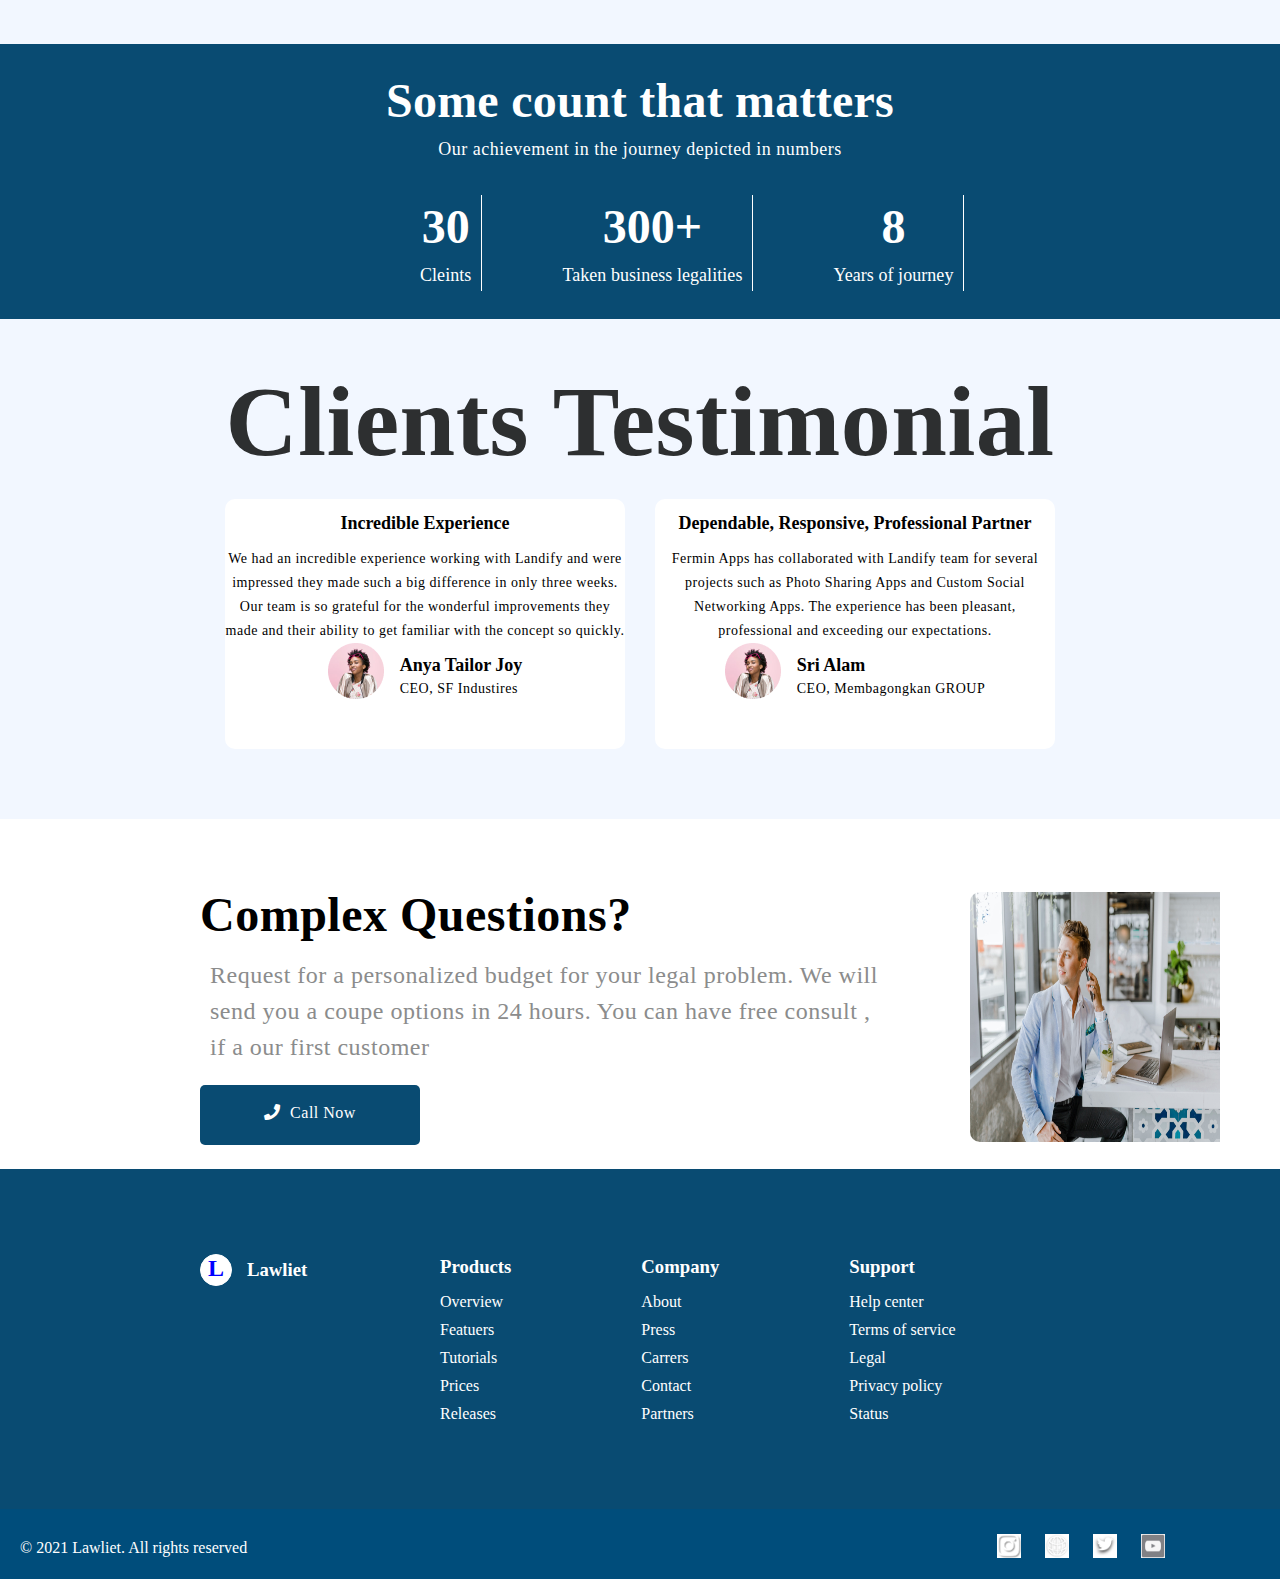
==== commit b524cc82: "commit" ====
--- a/index.html
+++ b/index.html
@@ -19,9 +19,9 @@
                 <li><a href="#">Contact</a></li>
                 <li><a href="#">About</a></li>
                 <li><a href="#">Terms</a></li>
+              <li> <a href="#">  <i class="fa-regular fa-magnifying-glass"></i></a></li>
               </ul>
             </div>
-            <i class="fa-regular fa-magnifying-glass"></i>
         </nav>
     </section>
     <!-- --------------navbar section ends here----------- -->
@@ -85,75 +85,82 @@
     </section>
     <!-- ---------------service section ends here------------ -->
       
-     <!-- <div class="BG">
+      <section class="BG">
      <div class="achievement">
         <h1>Some count that matters</h1>
         <p>Our achievement in the journey depicted in numbers</p>
      </div>
      <div class="counts">
-        <div>
+        <div class="count-items">
             <h1>30</h1>
             <p>Cleints</p>
         </div>
-        <div>
+        <div class="count-items">
             <h1>300+</h1>
             <p>Taken business legalities</p>
         </div>
-        <div>
+        <div class="count-items">
             <h1>8</h1>
             <p>Years of journey</p>
         </div>
      </div>
-    </div>
-    <div class="client">
-        <h1>Clients Testimonial</h1>
-        <div class="testimonial">
-            <div class="card">
-                <h3>Incredible Experience</h3>
-                <p>We had an incredible experience working with Landify and were impressed they made such a big difference in only three weeks. Our team is so grateful for the wonderful improvements they made and their ability to get familiar with the concept so quickly.</p>
-               <div class="person">
-                <div>
-                <img src="pics\photo.png" alt="">
-              </div>
-              <h5>Anya Tailor Joy</h5>
-              <p>CEO, SF Industires</p>
-            </div>
-            </div>
-            <div class="card">
-                <h3>Dependable, Responsive, Professional Partner</h3>
+      </section>
+      <!-- -------------achievement ends ------------ -->
+
+      <section class="testimonial">
+        <div class="main-h1" >
+           <h1>Clients Testimonial</h1> 
+        </div>
+        <div class="testi-cards">
+            <div class="cards">
+             <h1>Incredible Experience</h1>
+             <p> We had an incredible experience working with Landify and were impressed they made such a big difference in only three weeks. Our team is so grateful for the wonderful improvements they made and their ability to get familiar with the concept so quickly.</p>
+             <div class="person-detail">
+                <img src="pics\person.png" alt="">
+                <div class="pers-info">
+                <h2> Anya Tailor Joy</h2>
+                <p>CEO, SF Industires</p>
+            </div>
+             </div>
+            </div>
+            <div class="cards">
+                <h1>Dependable, Responsive, Professional Partner</h1>
                 <p>Fermin Apps has collaborated with Landify team for several projects such as Photo Sharing Apps and Custom Social Networking Apps. The experience has been pleasant, professional and exceeding our expectations. </p>
-               <div class="person">
-                <div>
-                    <img src="pics\photo.png" alt="">
-                  </div>
-                  <h5>Sri Alam</h5>
-                  <p >CEO, Membagongkan GROUP</p>
-                  </div>
-            </div> 
-        </div>
-    </div>
-    <div class="questions">
+                <div class="person-detail">
+                    <img src="pics\person.png" alt="">
+                    <div class="pers-info">
+                    <h2> Sri Alam</h2>
+                    <p>CEO, Membagongkan GROUP</p>
+                    </div>
+                </div>
+            </div>
+        </div>
+       </section>
+       <!-- --------------testimonial ends ------------ -->
+
+    <section class="questions">
         <div class="que-left">
      <h1>Complex Questions?</h1>
-     <p>Request for a personalized budget for your legal problem. We will <br>send you a coupe options in 24 hours. You can have free consult , <br>if a our first customer</p>
+     <p>Request for a personalized budget for your legal problem. We will <br>send you a coupe options in 24 hours. You can have free consult ,<br> if a our first customer</p>
         <a href="#" class="call-button">
             <i class="fa fa-phone"></i>
             Call Now
           </a>
           <link rel="stylesheet" href="https://cdnjs.cloudflare.com/ajax/libs/font-awesome/5.15.4/css/all.min.css">
-          
     </div>
     <div class="que-right">
         <img src="pics\img.jpg" alt="">
    </div>
-    </div>
-        <footer class="footer">
+    </section>
+    <!-- -----------------Questions section ends here---------------- -->
+        <footer class="footer"> 
             <div class="left-data">
                 <div class="L"> <h2>L</h2></div>
                 <h3>Lawliet </h3>
             </div>
             <div class="columns">
               <div class="list-column">
+
                 <h3>Products</h3>
                 <ul>
                     <li>Overview</li>
@@ -183,7 +190,8 @@
                     <li>Status</li>
                 </ul>
             </div>
-          </footer>
+        </footer>
+            <!-- --------------Footer ended ------------ -->
           <footer class="inner-footer">
             <p>© 2021 Lawliet. All rights reserved</p>
             <div class="icons">
@@ -192,6 +200,6 @@
             <img src="pics\twi.jpg" alt="">
             <img src="pics\yt.png" alt="">
         </div>
-        </footer> -->
+        </footer> 
 </body>
 </html>--- a/main.css
+++ b/main.css
@@ -28,11 +28,12 @@
     margin-top: -63px;
 }
 li a{
-    padding-left: 80px;
+    padding-left: 70px;
 text-decoration: none;
 margin-right: 80px;
 font-size: 25px;
 font-weight: bold;
+gap: 5px;
 font-family: 'Gill Sans', 'Gill Sans MT', Calibri, 'Trebuchet MS', sans-serif;
 }
 /* --------------navbar section ends here----------- */
@@ -121,7 +122,6 @@
  }
   .profile{
        margin-left: 05px;
-       /* position: absolute; */
        margin-top: -60px;
   }
   .profile img{
@@ -150,10 +150,9 @@
     height: 800px;
    }
    .serv-left {
-      /* flex: 1; */
       padding: 20px;
       float: left;
-      margin-top: 350px;
+      margin-top: 280px;
       width: 30%;
    }
    .serv-left h1{
@@ -180,7 +179,7 @@
   display: flex;
   flex-wrap: wrap;
   justify-content: space-between;
-  padding-top: 280px;
+  padding-top: 200px;
  }
  .card {
   background-color: white;
@@ -217,89 +216,158 @@
 text-align: left;
 }
  /* ---------------service section ends here------------ */
-/* .BG{
+ .BG{
 height: 250px;
-width: auto;
+width: 100%;
 background-color: #094B72;
 color: white;
 text-align: center;
 padding-top: 25px;
 }
-.BG .h1{
-    font-family: sans-serif;
-    margin-top: 10px;
-}
-.BG p{
-    margin-top: 10px;
+.achievement h1{
+    font-family: Playfair Display;
+font-size: 48px;
+font-weight: 900;
+line-height: 64px;
+letter-spacing: 0.005em;
+text-align: center;
+
+}
+.achievement p{
+    font-family: Poppins;
+font-size: 18px;
+font-weight: 400;
+line-height: 32px;
+letter-spacing: 0.5px;
+text-align: center;
+
 }
 .counts{
-padding-left: 500px;
+padding-left: 420px;
 padding-top: 30px;
-gap: 25px;
+gap: 80px;
 display: flex;
-
-}
-.client{
- width: auto;
- height: 500px;
- background-color: #F2F7FF;
- margin: auto;
+}
+.count-items{
+  border-right: 1px solid white;
+  padding-right: 10px;
+}
+.count-items h1{
+  font-family: Poppins;
+  font-size: 48px;
+  font-weight: 800;
+  line-height: 64px;
+  letter-spacing: 0em;
+  text-align: center;
+  
+}
+.count-items p{
+font-family: Poppins;
+font-size: 18px;
+font-weight: 400;
+line-height: 32px;
+letter-spacing: 0.003em;
+text-align: center;
+
+}
+/* -------------achievement ends ------------ */
+.testimonial{
+  background-color: #F2F7FF;
+  height: 500px;
+
+}
+.main-h1{
+padding-top: 45px;
+  font-size: 50px;
+  font-weight: 700;
+  color: #2D2F30;
+  letter-spacing: 0.5px;
+  text-align: center;
+}
+.testi-cards{
+  display: flex;
+  width: Hug (1,100px);
+height: Hug (250px);
+gap: 30px;
+justify-content: center;
+margin-top: 20px;
+}
+.cards{
+  width: 400px;
+height: 250px;
+background-color: #FFFFFF;
+gap: 20px;
+border-radius: 10px;
+}
+.cards h1{
+  font-family: Poppins;
+font-size: 18px;
+font-weight: bold;
+line-height: 28px;
+text-align: center;
+padding: 10px;
  
 }
-.client h1{
-text-align: center;
-padding-top: 70px;
+.cards p{
+  font-family: Poppins;
+font-size: 14px;
+font-weight: 400;
+line-height: 24px;
+letter-spacing: 0.5px;
+text-align: center;
+}
+.person-detail{
+  display: flex;
+  justify-content: center;
+  width: Hug (209px);
+height: Hug (56px);
+gap: 16px;
+}
+.person-detail img{
+  width: 56px;
+height: 56px;
+}
+.pers-info{
+  width: Hug (137px);
+height: Hug (52px);
+}
+.pers-info h2{
+font-family: Inter;
+font-size: 18px;
 font-weight: 700;
-}
-.testimonial{
-    display: flex;
- text-align: center;
-padding: 10px;
-margin-left: 130px;
-}
-
-.card{
-    width: 350px;
-height: 230px;
-border-radius: 10px;
-color: #4F4F4F;
-border-radius: 10px;
-background-color: #FFFFFF;
-margin-top: 50px;
-margin-left: 100px;
-padding: 20px 10px 0px 10px;
-}
-.person{
-    background-color: gray;
-    margin-top: 10px;
-}
-.card img{
-    width: 50px;
-height: 50px;
-border-radius: 2px;
-
-padding-top: 8px;
+line-height: 45px;
+text-align: left;
+}
+.pers-info p{
+  font-family: Inter;
+font-size: 14px;
+font-weight: 400;
+line-height: 2px;
+text-align: left;
+}
+/* --------------testimonial ends ------------ */
+ .questions{ 
+    background-color: #FFFFFF;
+height: 350px;
 display: flex;
-float: left;
-
-}
-.card h5 {
-    display: flex;
-    padding-top: 25px;
-    padding-left: 20px;
-    font-weight: bold;
-}
-.questions{
-    background-color: #FFFFFF;
-    width: auto;
-    height: 300px;
-    display: flex;
-    flex-wrap: wrap;
-    align-items: center;
-    padding-top: 10px; 
+align-items: center; 
 }
 .que-left{
+    margin-top: 40px;
     padding-left: 200px;
+    font-family: Poppins;
+font-size: 24px;
+font-weight: 400;
+line-height: 36px;
+letter-spacing: 0.5px;
+}
+.que-left h1{
+  padding-right: 235px;
+  font-family: Playfair Display;
+font-size: 48px;
+font-weight: 700;
+line-height: 64px;
+letter-spacing: 0.5px;
 }
 .que-left p{
     color: #8B8C8C;
@@ -317,38 +385,43 @@
     font-size: 16px;
     cursor: pointer;
     margin-top: 10px;
+    margin-right: 550px;
+    width: 180px;
+    height: 40px;
   }
 
   .call-button i {
     margin-right: 5px;
   }
    .que-right img{
-    width: 45%;
-    display: flex;
-    padding-left: 100px;
-    height: 200px;
-    width: 200px;
+    display: flex;
+    padding-right: 170px;
+    height: 250px;
+    width: 250px;
     border-radius: 10px;
-  }
-.footer {
+    margin-top: 45px;
+  }
+  /* -----------------Questions section ends here ---------------- */
+
+ .footer { 
     display: flex;
     justify-content: space-between;
-    align-items: center;
     padding: 20px;
     background-color: #094B72;
     width: auto;
-height: 400px;
-top: 3109px;
+height: 300px;
+padding-left: 200px;
 color: white;
   }
   .left-data {
     flex: 1;
     display: flex; 
-    
+    margin-top: 65px;
 }
 .left-data h3{
      padding-top: 5px;
      padding-left: 15px;
+     align-items: center;
 }
   .L{
     border: 1px solid white;
@@ -363,21 +436,18 @@
     flex: 3;
     display: flex;
     padding-right: 100px;
-  }
-   .ul {
-    list-style-type: none;
-    background-color: red !important;
-    margin: 0px auto;
-   }
+    gap: 130px;
+    align-items: center;
+    align-items: center;
+  }
    .list-column ul{
-    display: flex;
-    flex-direction: column;
-    /* margin: 0px auto;
-
-   }
-   .list-column ul {
-padding: auto;
-   }
+     list-style: none;
+     margin-top: 15px;
+   }
+   .list-column ul li{
+    margin-top: 10px;
+   }
+   /* --------------Footer ended ------------ */
 .inner-footer {
     background-color:#004D7B;
     padding-top: 10px;
@@ -390,6 +460,14 @@
         margin-top: 20px;
         margin-left: 20px;
      }
- .inner-footer .icons{
-  margin-left: 700px;
-}  */+   .icons{
+height: fit-content;
+width: fit-content;
+margin-left: 750px;
+margin-top: 15px;
+}   
+.inner-footer .icons img{
+  width: 24px;
+height: 24px;
+margin-right: 20px;
+}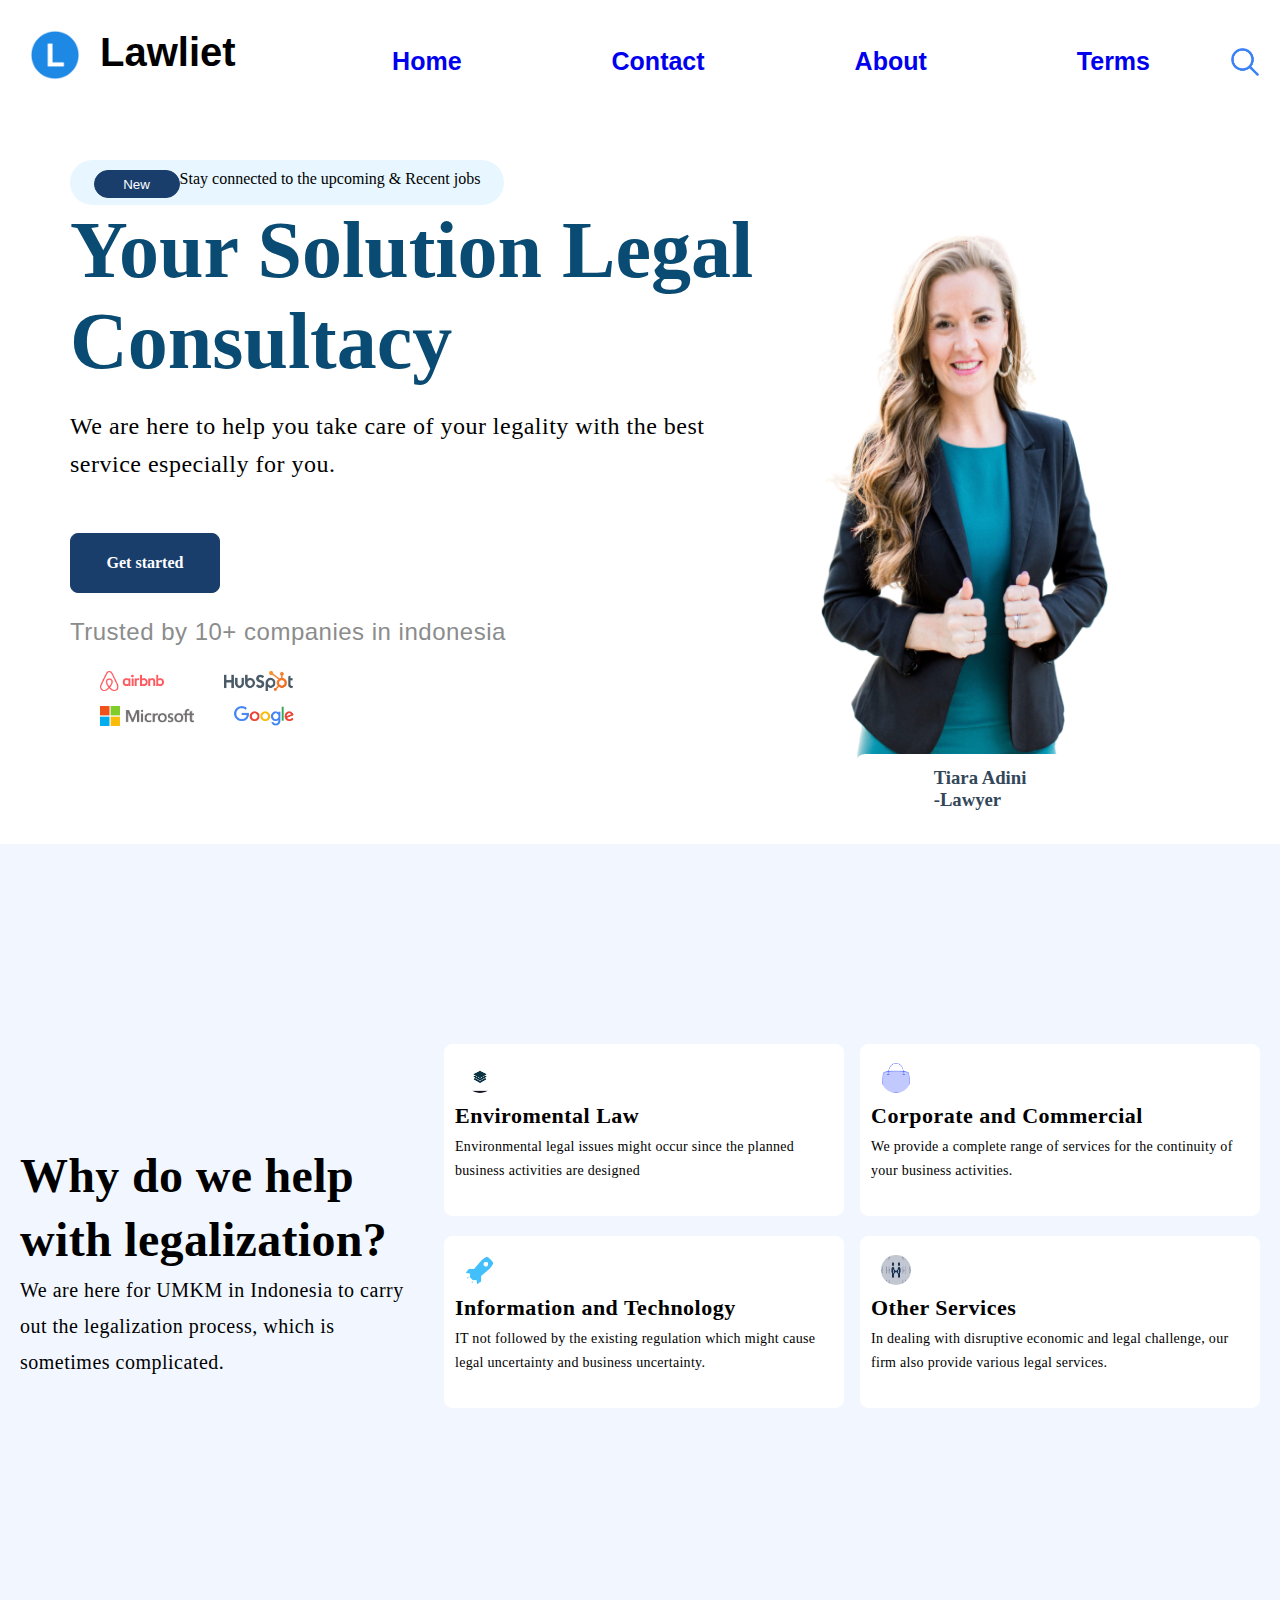
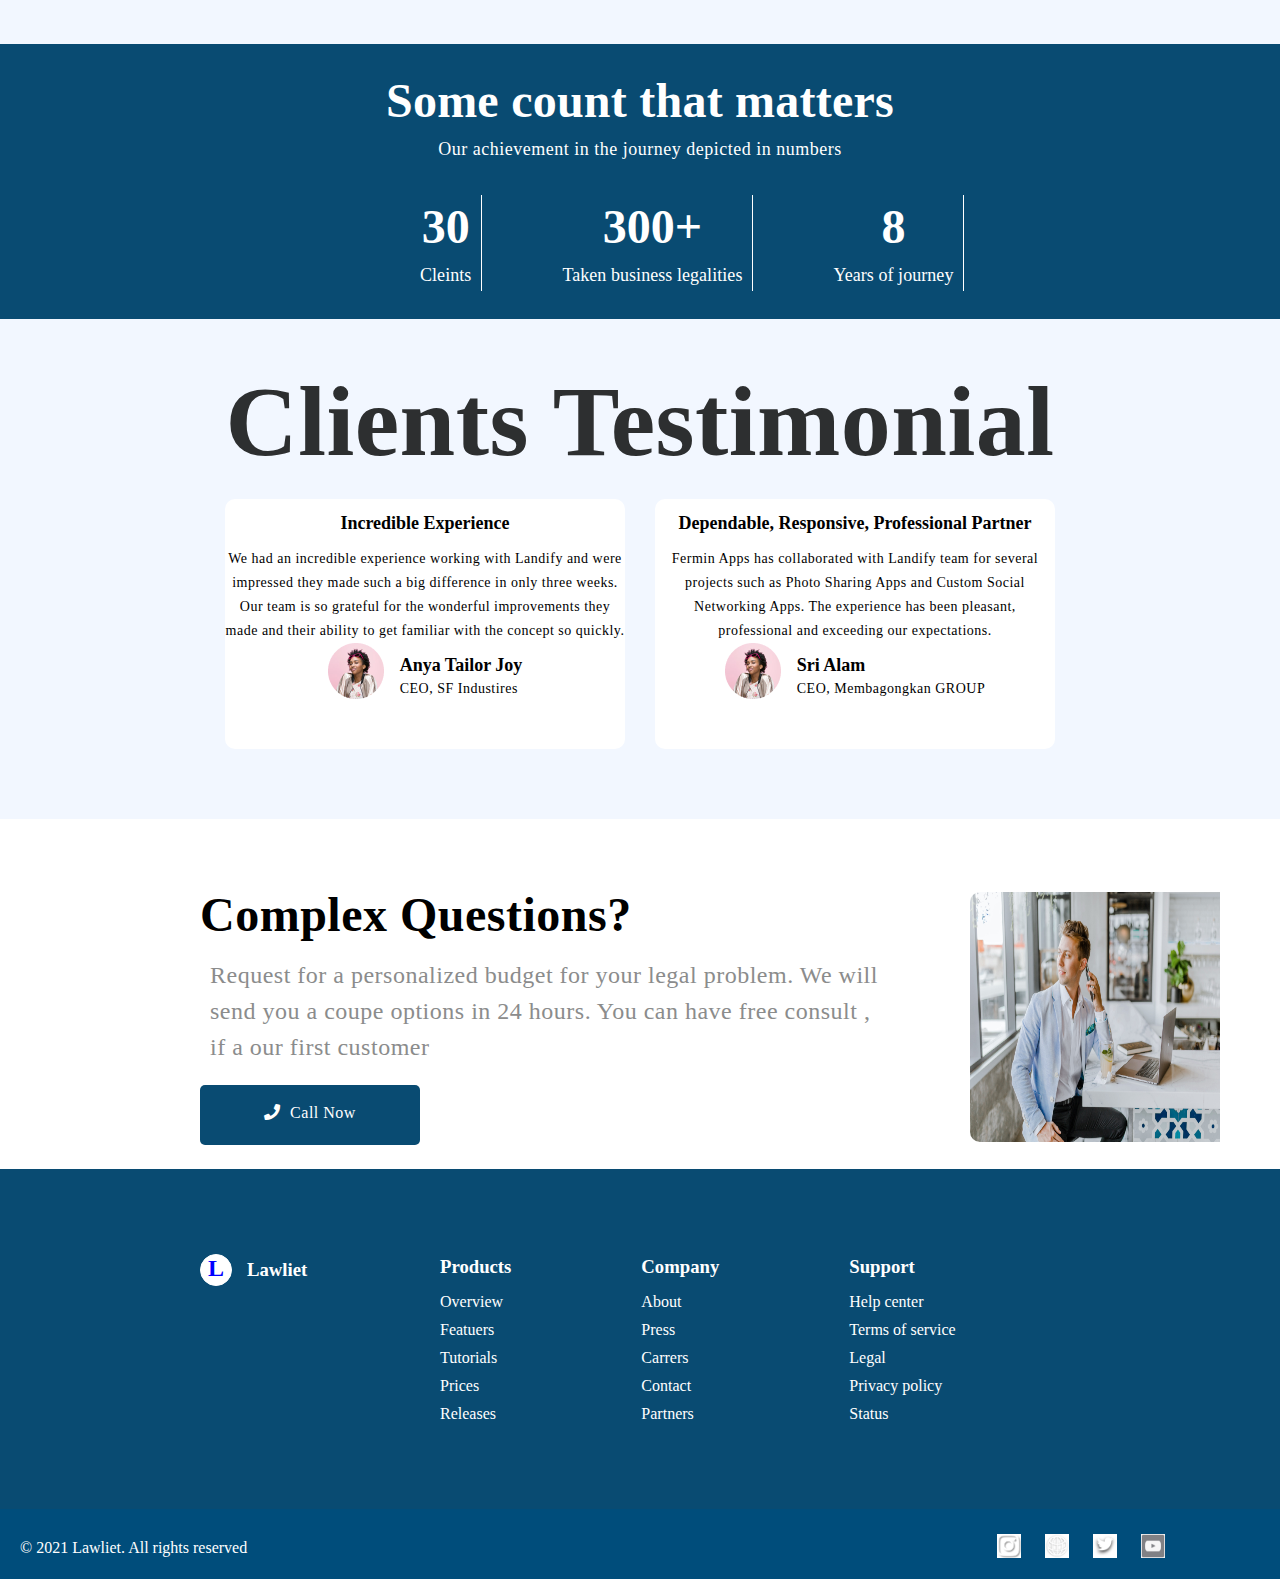
==== commit c0da7f14: "commit" ====
--- a/index.html
+++ b/index.html
@@ -19,7 +19,7 @@
                 <li><a href="#">Contact</a></li>
                 <li><a href="#">About</a></li>
                 <li><a href="#">Terms</a></li>
-              <li> <a href="#">  <i class="fa-regular fa-magnifying-glass"></i></a></li>
+                <div class="search"><a href=""><img src="pics\search.png" alt=""></a></div>
               </ul>
             </div>
         </nav>
--- a/main.css
+++ b/main.css
@@ -35,6 +35,15 @@
 font-weight: bold;
 gap: 5px;
 font-family: 'Gill Sans', 'Gill Sans MT', Calibri, 'Trebuchet MS', sans-serif;
+}
+.search{
+  width: fit-content;
+  height: fit-content;
+  margin-right: 20px;
+}
+.search img{
+  width: 30px;
+height: 30px;
 }
 /* --------------navbar section ends here----------- */
 .hero{
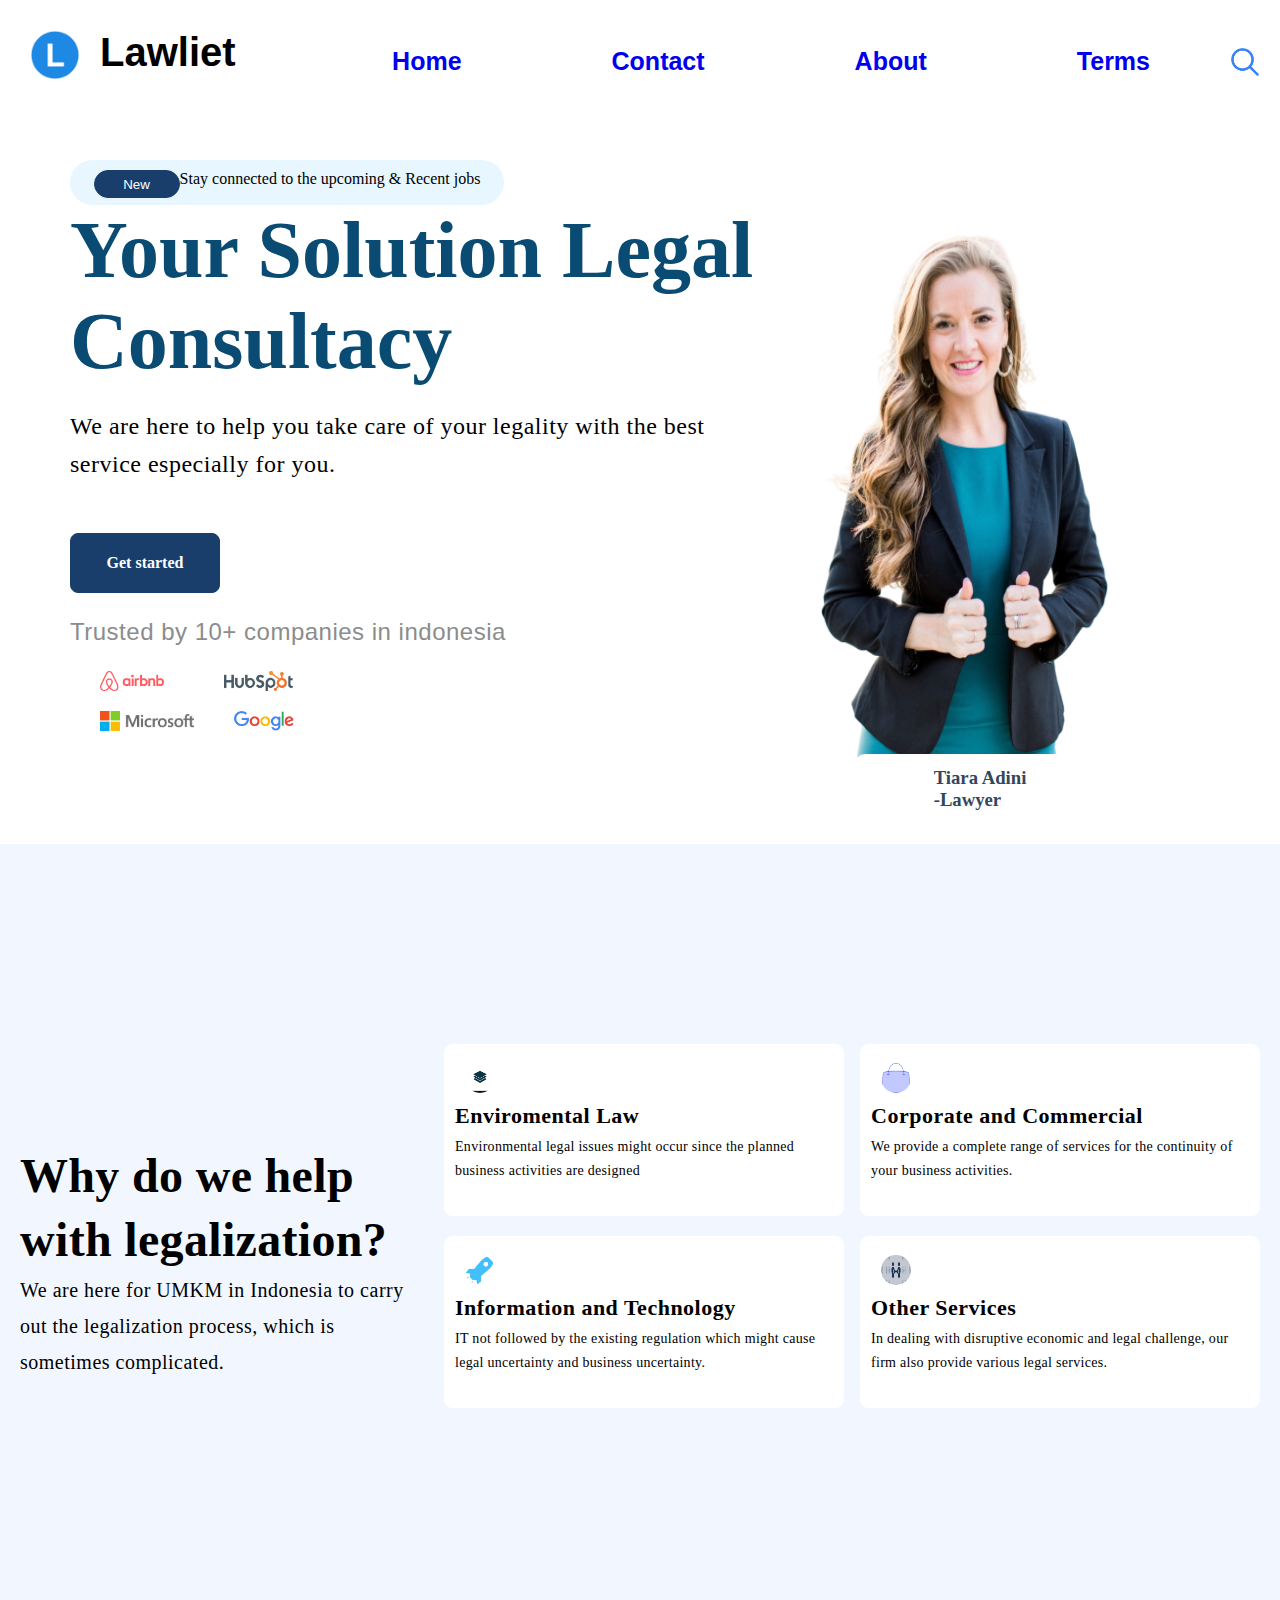
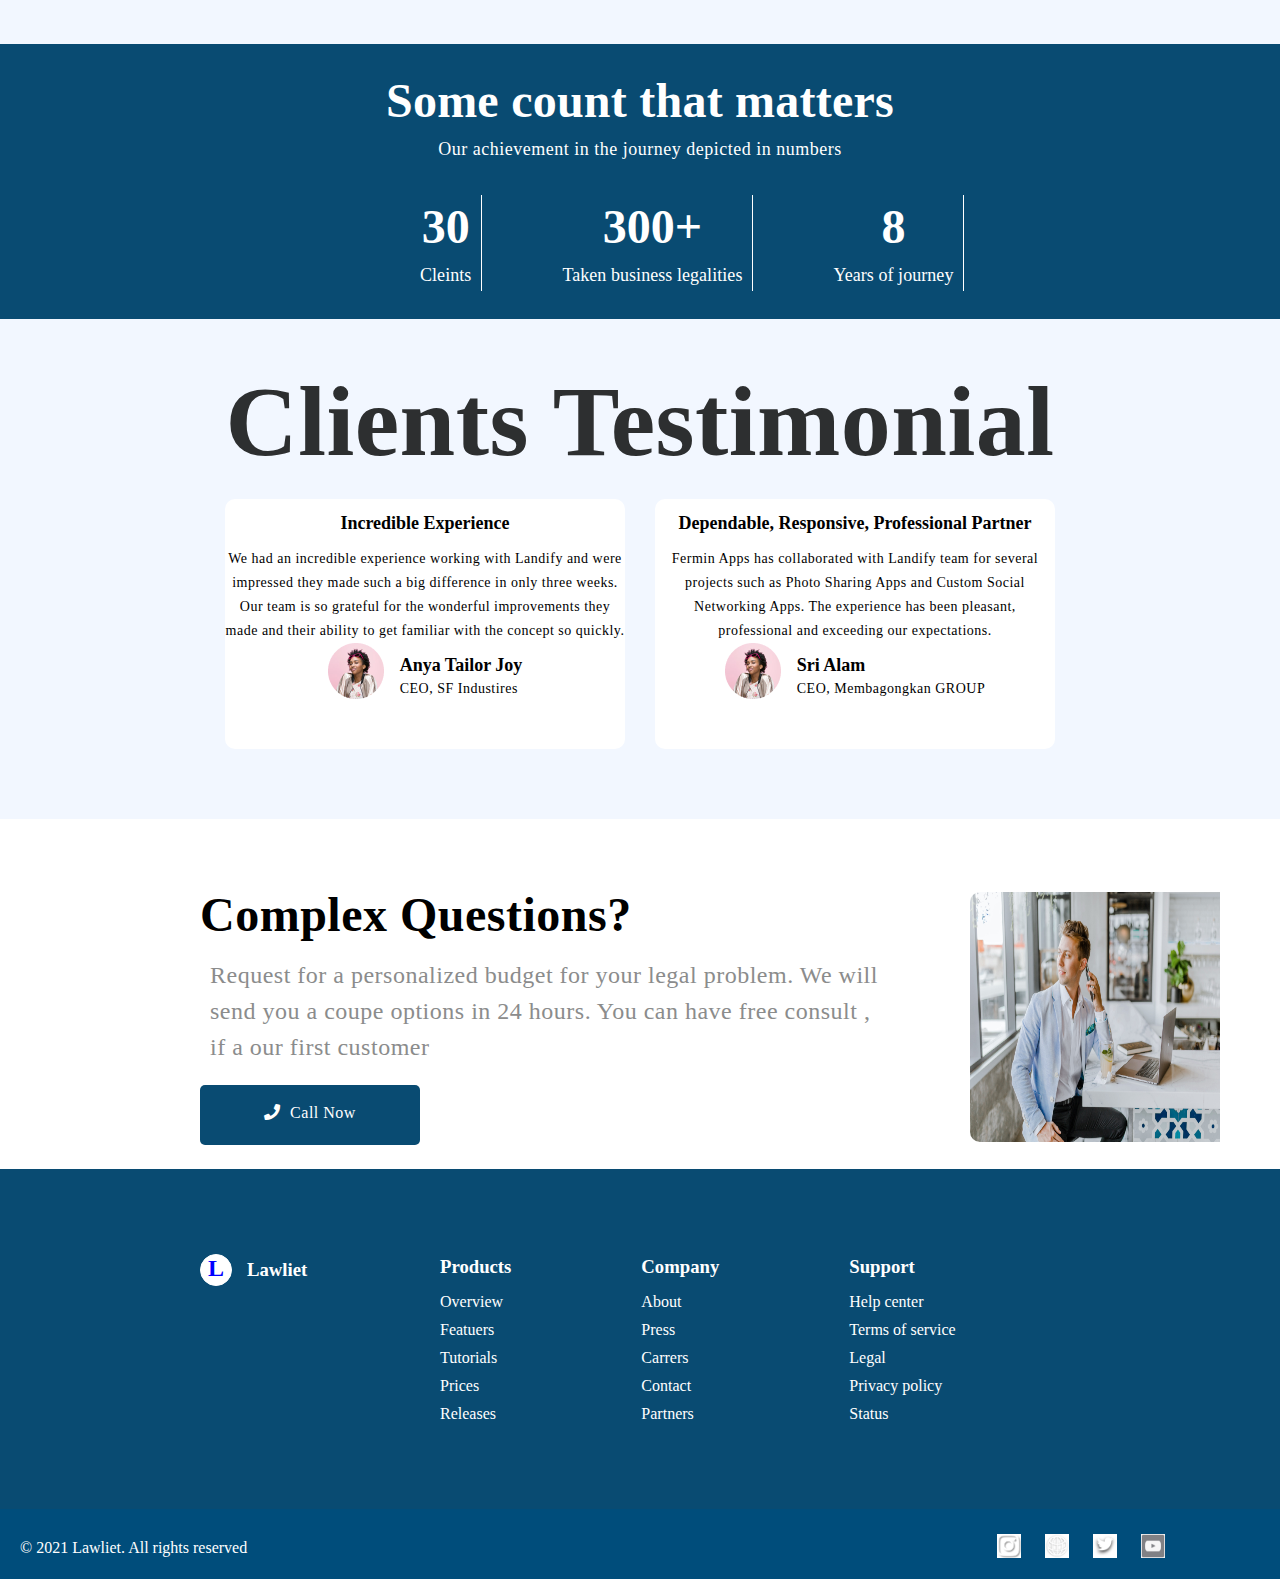
==== commit b019a8ca: "commit" ====
--- a/index.html
+++ b/index.html
@@ -37,6 +37,7 @@
         <button>Get started</button>
         <p class="para">Trusted by 10+ companies in indonesia</p>
     </div>
+    <div class="logos">
     <div class="logo1">
      <img src="pics\airbnb.png" alt="">
      <img src="pics\hubspot.png" alt="">
@@ -46,6 +47,7 @@
      <img src="pics\google.png" alt="">
     </div>
         </div>
+       </div>
     <div class="hero-right">
         <div class="profile">
        <img src="pics\hero.png" alt="">
--- a/main.css
+++ b/main.css
@@ -90,7 +90,6 @@
 letter-spacing: 0.5px;
 margin-top: 20px;
 }
-
 .hero-title button{
     width: 150px;
 height: 60px;
@@ -113,18 +112,14 @@
     margin-top: 20px;
     gap: 60px;
 }
-.logo1 img{
+.logos img{
     height: 20px;
 }
 .logo2{
     display: flex;
     margin-left: 30px;
-    margin-top: 15px;
+    margin-top: 20px;
     gap: 40px;
-}
-.logo2 img{
-    height: 20px;
-    margin-bottom: 30px;
 }
  .hero-right{
   width: 65%;
@@ -180,8 +175,7 @@
 line-height: 36px;
 letter-spacing: 0.5px;
 text-align: left;
-
-   }
+}
  .serv-right{
   flex: 2;
   padding: 20px;
@@ -249,7 +243,6 @@
 line-height: 32px;
 letter-spacing: 0.5px;
 text-align: center;
-
 }
 .counts{
 padding-left: 420px;
@@ -268,8 +261,7 @@
   line-height: 64px;
   letter-spacing: 0em;
   text-align: center;
-  
-}
+  }
 .count-items p{
 font-family: Poppins;
 font-size: 18px;
@@ -277,13 +269,11 @@
 line-height: 32px;
 letter-spacing: 0.003em;
 text-align: center;
-
 }
 /* -------------achievement ends ------------ */
 .testimonial{
   background-color: #F2F7FF;
   height: 500px;
-
 }
 .main-h1{
 padding-top: 45px;
@@ -315,8 +305,7 @@
 line-height: 28px;
 text-align: center;
 padding: 10px;
- 
-}
+ }
 .cards p{
   font-family: Poppins;
 font-size: 14px;
@@ -402,7 +391,7 @@
   .call-button i {
     margin-right: 5px;
   }
-   .que-right img{
+  .que-right img{
     display: flex;
     padding-right: 170px;
     height: 250px;
@@ -479,4 +468,77 @@
   width: 24px;
 height: 24px;
 margin-right: 20px;
+}
+@media only screen and (max-width: 600px)
+{
+.hero {
+  flex-direction: column;
+}
+
+.hero-left,
+.hero-right {
+  flex-basis: auto;
+  width: 100%;
+}
+.hero-right {
+      order: -1;
+    }
+ .service {
+  flex-direction: column;
+  height: fit-content;
+}
+
+.serv-left, .serv-right {
+  width: 100%;
+}
+.serv-left{
+  margin-top: 50px;
+}
+.serv-right{
+  padding-top: 20px;
+
+}
+.card {
+  flex-basis: calc(50% - 20px);
+}
+.BG {
+  flex-direction: column;
+  height: fit-content;
+}
+.achievement, .counts {
+  flex-basis: auto;
+  
+}
+.counts{
+  order: 3;
+  padding-left: 50px;
+
+}
+.count-items {
+  flex-direction: row;
+  padding: 10px;
+}
+.count-items p{
+  line-height: 14px;
+  display: flex;
+}
+.testimonial{
+  height: fit-content;
+}
+.testi-cards {
+  flex-direction: column;
+  align-items: center;
+}
+
+.cards {
+  width: 100%;
+  margin-bottom: 20px;
+}
+.questions {
+  /* flex-direction: column; */
+  height: fit-content;
+}
+.que-left,.que-right {
+  width: 100%;
+}
 }